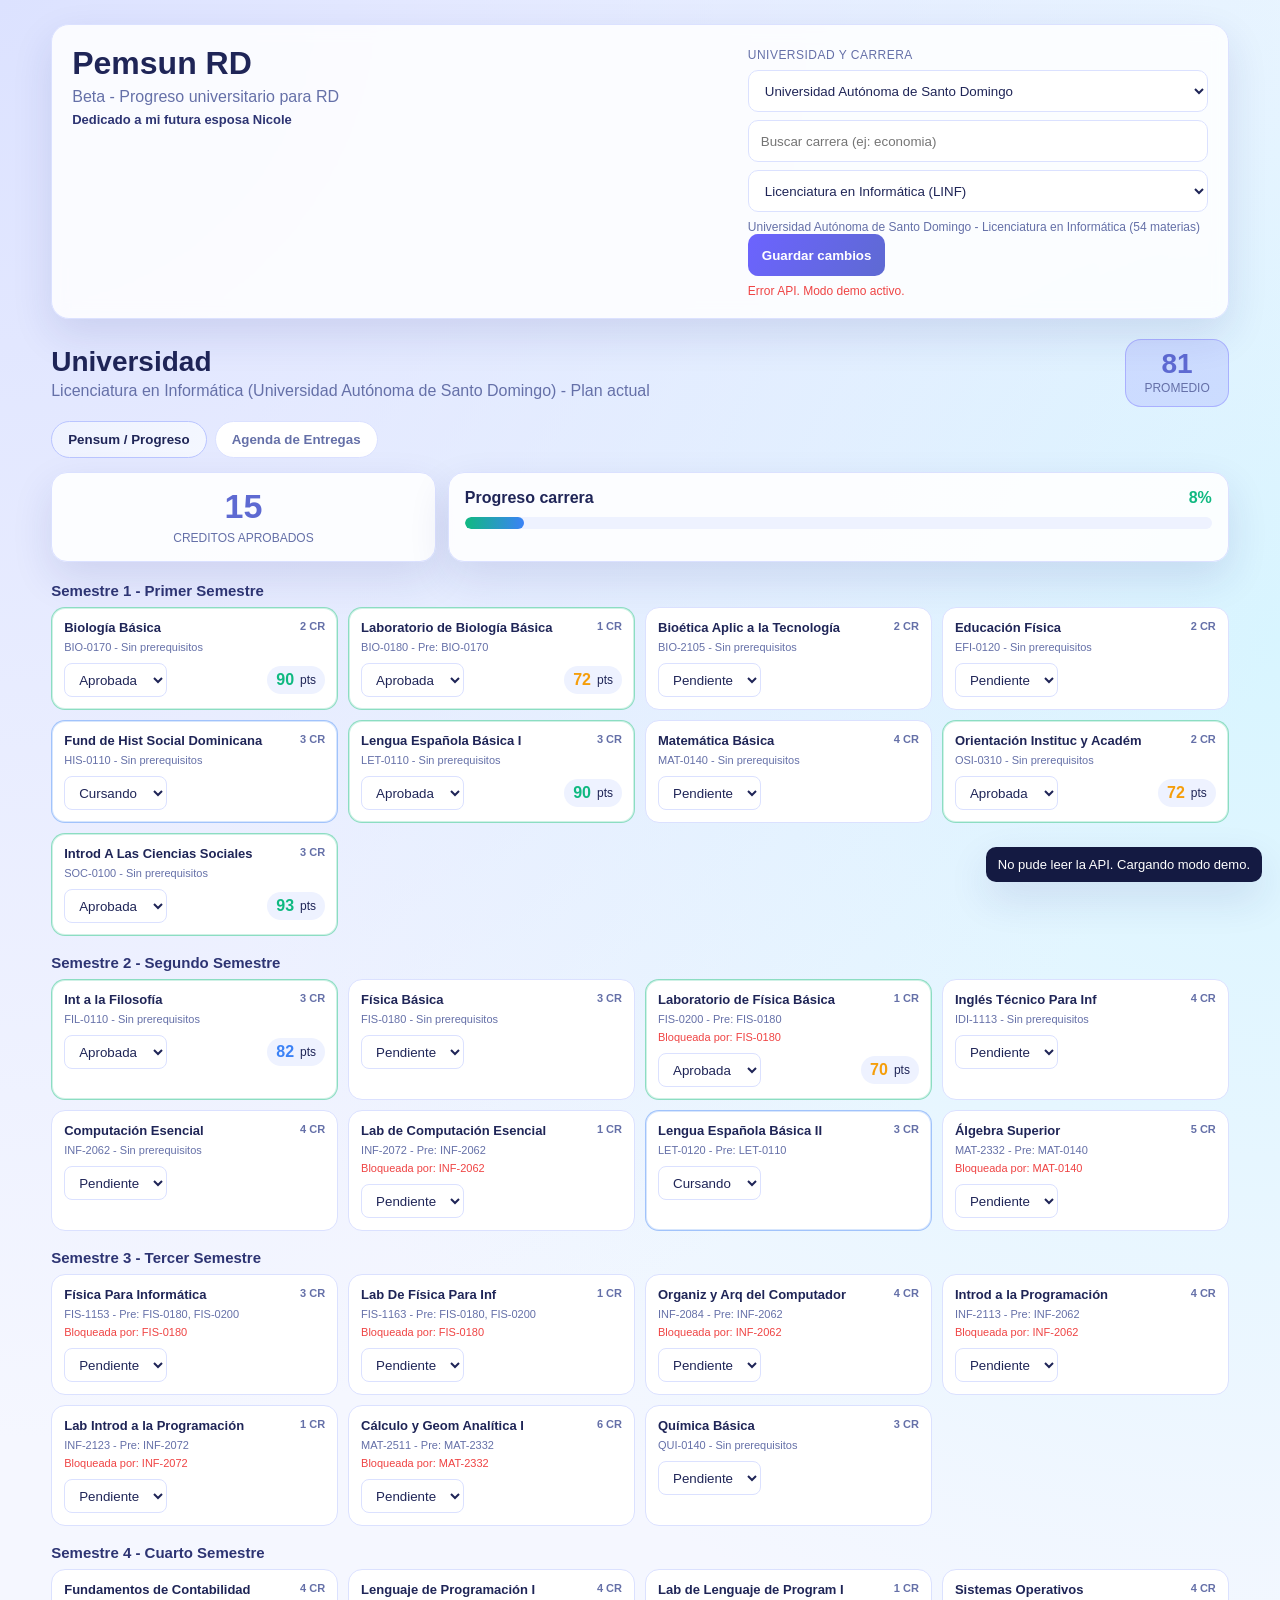
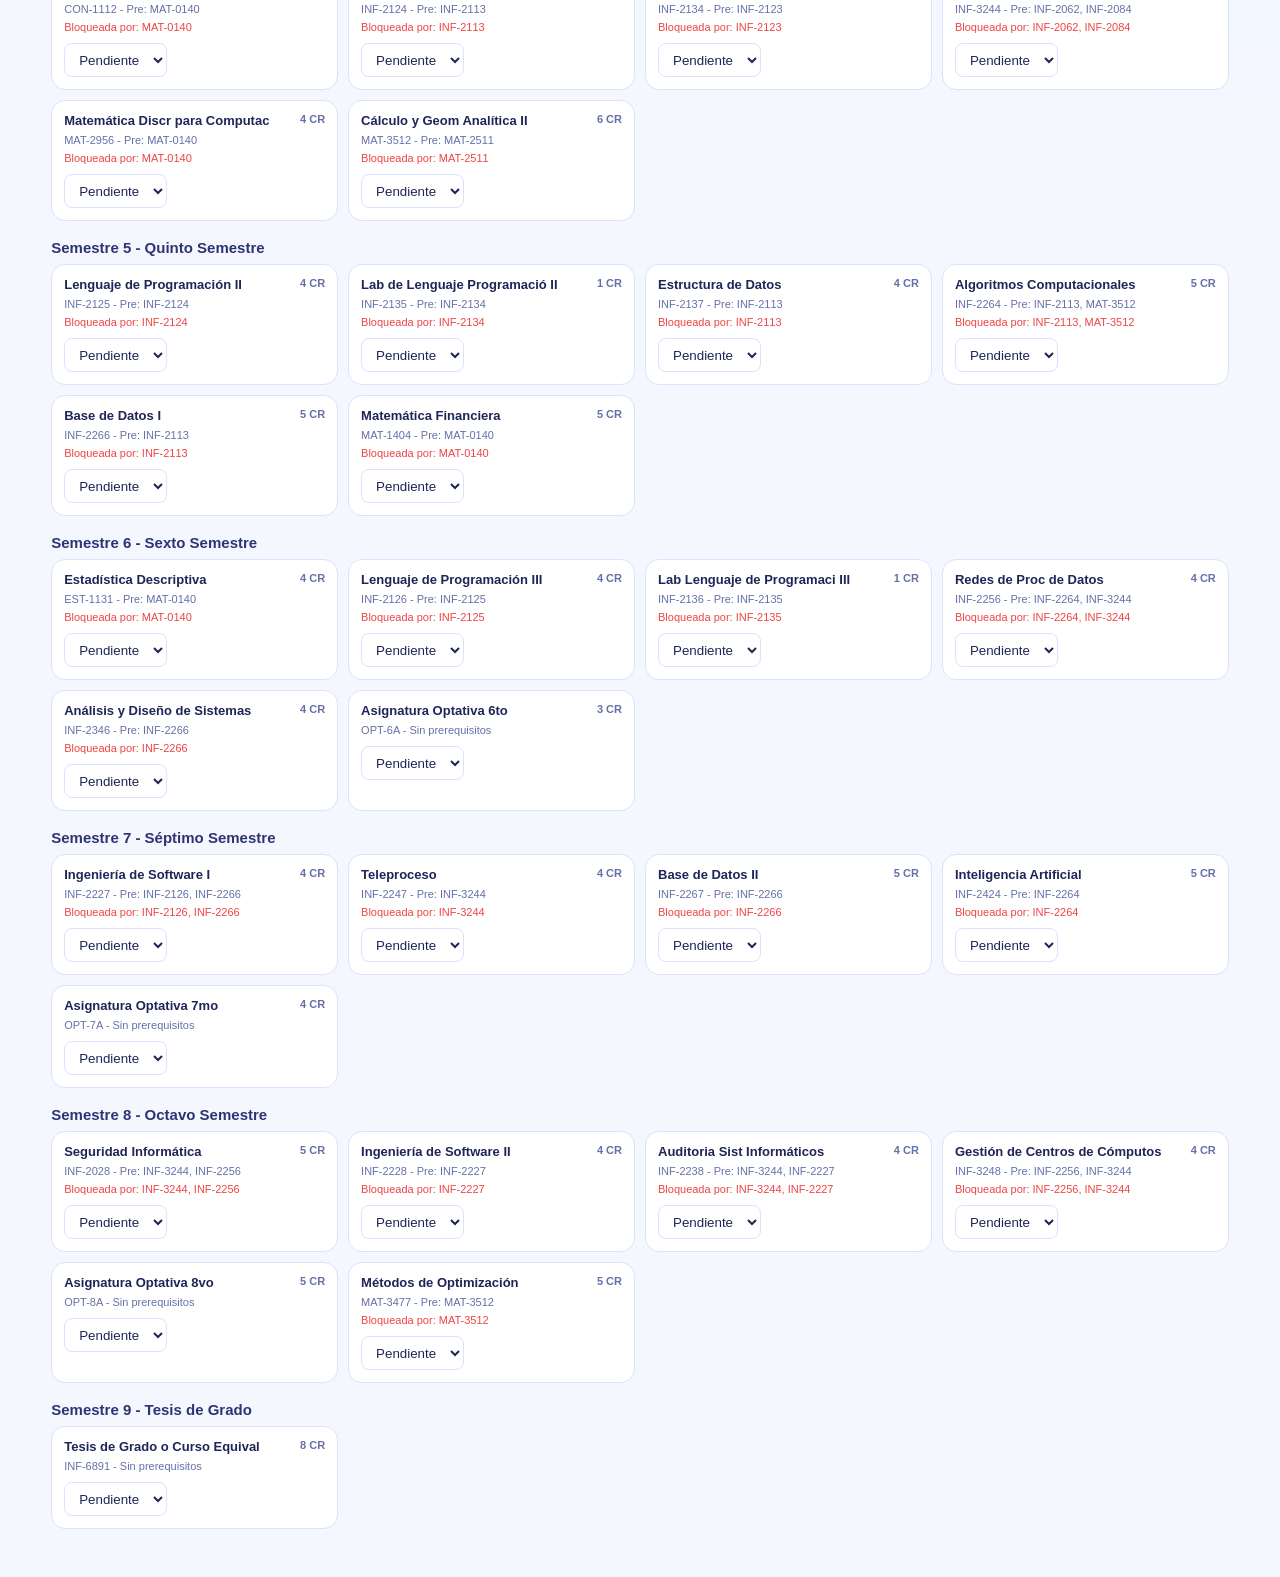
==== index.html @ a09cc276 "Beta inicial Pemsun RD" ====
<!doctype html>
<html lang="es">
<head>
  <meta charset="utf-8">
  <meta name="viewport" content="width=device-width, initial-scale=1">
  <title>Pemsun RD - Beta</title>
  <link rel="stylesheet" href="uni.css">
</head>
<body>
  <div class="app-shell">
    <header class="topbar">
      <div>
        <h1>Pemsun RD</h1>
        <p class="subtitle">Beta - Progreso universitario para RD</p>
        <p class="dedication">Dedicado a mi futura esposa Nicole</p>
      </div>
      <div class="topbar-actions">
        <label for="university-select" class="field-label">Universidad y carrera</label>
        <div class="stack">
          <select id="university-select" class="select"></select>
          <input id="career-search-input" class="input" type="text" placeholder="Buscar carrera (ej: economia)" maxlength="80">
          <select id="career-select" class="select"></select>
        </div>
        <div id="career-meta" class="sync-status">Selecciona universidad y carrera</div>
        <div class="row">
          <button id="save-state-btn" class="btn-primary" type="button">Guardar cambios</button>
        </div>
        <div id="sync-status" class="sync-status">Modo demo (sin API)</div>
      </div>
    </header>

    <section class="page" id="page-uni">
      <div class="page-header">
        <div>
          <h2 class="page-title">Universidad</h2>
          <p class="page-subtitle" id="career-subtitle">Carrera no seleccionada</p>
        </div>
        <div class="score-badge">
          <span class="score-number" id="uni-gpa-val">0</span>
          <span class="score-label">Promedio</span>
        </div>
      </div>

      <div class="uni-tabs" role="tablist" aria-label="Navegacion universidad">
        <button class="uni-tab active" data-tab="pensum" type="button">Pensum / Progreso</button>
        <button class="uni-tab" data-tab="agenda" type="button">Agenda de Entregas</button>
      </div>

      <div id="uni-tab-pensum" class="uni-tab-content active">
        <div class="bento-grid">
          <div class="bento-card span-4 center">
            <div class="big-number" id="uni-cr-approved">0</div>
            <div class="mini-label">Creditos aprobados</div>
          </div>
          <div class="bento-card span-8">
            <div class="progress-head">
              <span><strong>Progreso carrera</strong></span>
              <span id="uni-progress-pct" class="ok-text">0%</span>
            </div>
            <div class="progress-track">
              <div id="uni-progress-bar" class="progress-bar"></div>
            </div>
          </div>
        </div>

        <div id="uni-semesters-container"></div>
      </div>

      <div id="uni-tab-agenda" class="uni-tab-content">
        <div class="bento-grid">
          <div class="bento-card span-12">
            <div class="agenda-head">
              <h3>Entregas y parciales</h3>
              <button class="btn-primary" id="open-uni-agenda-modal" type="button">+ Nuevo evento</button>
            </div>
            <div id="uni-agenda-list" class="activity-list"></div>
          </div>
        </div>
      </div>
    </section>
  </div>

  <div id="uni-grade-modal" class="modal-backdrop hidden" aria-hidden="true">
    <div class="modal-card">
      <h3>Registrar nota</h3>
      <p id="uni-grade-modal-subject" class="modal-subject"></p>
      <div class="grade-box">
        <input id="uni-grade-slider" type="range" min="0" max="100" step="1" value="80">
        <div id="uni-grade-display" class="grade-display">80</div>
      </div>
      <p id="uni-grade-warning" class="warning hidden">Una materia se considera aprobada desde 70 puntos.</p>
      <div class="modal-actions">
        <button id="cancel-grade-btn" class="btn-secondary" type="button">Cancelar</button>
        <button id="confirm-grade-btn" class="btn-primary" type="button">Confirmar</button>
      </div>
    </div>
  </div>

  <div id="uni-agenda-modal" class="modal-backdrop hidden" aria-hidden="true">
    <div class="modal-card">
      <h3>Nuevo evento</h3>
      <div class="form-grid">
        <label>Titulo
          <input id="uni-agenda-title" class="input" type="text" maxlength="120" placeholder="Parcial 1" />
        </label>
        <label>Fecha
          <input id="uni-agenda-date" class="input" type="date" />
        </label>
        <label>Tipo
          <select id="uni-agenda-type" class="select">
            <option value="examen">Examen</option>
            <option value="entrega">Entrega</option>
            <option value="exposicion">Exposicion</option>
          </select>
        </label>
        <label>Materia
          <select id="uni-agenda-subject" class="select"></select>
        </label>
      </div>
      <div class="modal-actions">
        <button id="cancel-agenda-btn" class="btn-secondary" type="button">Cancelar</button>
        <button id="save-agenda-btn" class="btn-primary" type="button">Guardar</button>
      </div>
    </div>
  </div>

  <div id="toast-container" class="toast-container" aria-live="polite" aria-atomic="true"></div>

  <script src="university_data.js"></script>
  <script src="config.js"></script>
  <script src="uni.js"></script>
</body>
</html>
---- uni.css ----
:root {
  --bg: #f5f7ff;
  --card: #ffffff;
  --elevated: #eef2ff;
  --border: #dbe1ff;
  --text: #1f2557;
  --text-muted: #6570a8;
  --primary: #6c63ff;
  --primary-2: #5e6ad2;
  --ok: #10b981;
  --warn: #f59e0b;
  --danger: #ef4444;
  --shadow: 0 16px 40px rgba(32, 45, 130, 0.12);
}

* {
  box-sizing: border-box;
}

body {
  margin: 0;
  font-family: "Segoe UI", "Inter", sans-serif;
  color: var(--text);
  background:
    radial-gradient(circle at 0% 0%, #dce2ff 0, transparent 42%),
    radial-gradient(circle at 100% 20%, #d8f5ff 0, transparent 38%),
    var(--bg);
}

.app-shell {
  width: min(1200px, 92vw);
  margin: 24px auto 48px;
}

.topbar {
  display: flex;
  justify-content: space-between;
  gap: 16px;
  align-items: flex-start;
  background: rgba(255, 255, 255, 0.84);
  backdrop-filter: blur(8px);
  border: 1px solid var(--border);
  border-radius: 18px;
  padding: 20px;
  box-shadow: var(--shadow);
}

.topbar h1 {
  margin: 0;
  font-size: clamp(24px, 3vw, 32px);
  font-weight: 800;
}

.subtitle {
  margin: 6px 0 0;
  color: var(--text-muted);
}

.topbar-actions {
  min-width: min(100%, 460px);
}

.stack {
  display: grid;
  gap: 8px;
  margin-bottom: 8px;
}

.field-label {
  display: inline-block;
  margin-bottom: 8px;
  color: var(--text-muted);
  font-size: 12px;
  letter-spacing: 0.04em;
  text-transform: uppercase;
}

.row {
  display: flex;
  gap: 8px;
  flex-wrap: wrap;
}

.input,
.select {
  border: 1px solid var(--border);
  background: #fff;
  color: var(--text);
  border-radius: 10px;
  min-height: 42px;
  padding: 0 12px;
  outline: none;
  transition: border-color 0.2s, box-shadow 0.2s;
}

.input:focus,
.select:focus {
  border-color: var(--primary);
  box-shadow: 0 0 0 3px rgba(108, 99, 255, 0.14);
}

#student-id-input {
  flex: 1;
  min-width: 190px;
}

.sync-status {
  margin-top: 8px;
  font-size: 12px;
  color: var(--text-muted);
}

.btn-primary,
.btn-secondary {
  border: 0;
  min-height: 42px;
  border-radius: 10px;
  padding: 0 14px;
  font-weight: 700;
  cursor: pointer;
}

.btn-primary {
  background: linear-gradient(120deg, var(--primary), var(--primary-2));
  color: #fff;
}

.btn-secondary {
  background: var(--elevated);
  color: var(--text);
  border: 1px solid var(--border);
}

.page {
  margin-top: 20px;
}

.page-header {
  display: flex;
  justify-content: space-between;
  align-items: center;
  gap: 12px;
  margin-bottom: 14px;
}

.page-title {
  margin: 0;
  font-size: 28px;
  font-weight: 800;
}

.page-subtitle {
  margin: 4px 0 0;
  color: var(--text-muted);
}

.score-badge {
  background: rgba(108, 99, 255, 0.16);
  border: 1px solid rgba(108, 99, 255, 0.35);
  border-radius: 16px;
  padding: 10px 18px;
  text-align: center;
}

.score-number {
  display: block;
  font-size: 28px;
  font-weight: 800;
  color: #5e6ad2;
  line-height: 1;
}

.score-label {
  font-size: 12px;
  color: var(--text-muted);
  text-transform: uppercase;
}

.uni-tabs {
  display: flex;
  gap: 8px;
  margin-bottom: 14px;
}

.uni-tab {
  border: 1px solid var(--border);
  background: #fff;
  color: var(--text-muted);
  border-radius: 999px;
  padding: 10px 16px;
  font-weight: 700;
  cursor: pointer;
}

.uni-tab.active {
  background: linear-gradient(120deg, #eef2ff, #f4f7ff);
  color: var(--text);
  border-color: #bac5ff;
}

.uni-tab-content {
  display: none;
}

.uni-tab-content.active {
  display: block;
}

.bento-grid {
  display: grid;
  grid-template-columns: repeat(12, minmax(0, 1fr));
  gap: 12px;
  margin-bottom: 20px;
}

.bento-card {
  background: rgba(255, 255, 255, 0.9);
  border: 1px solid var(--border);
  border-radius: 16px;
  padding: 16px;
  box-shadow: var(--shadow);
}

.span-4 {
  grid-column: span 4;
}

.span-8 {
  grid-column: span 8;
}

.span-12 {
  grid-column: span 12;
}

.center {
  text-align: center;
}

.big-number {
  font-size: 34px;
  font-weight: 800;
  color: var(--primary-2);
  line-height: 1;
}

.mini-label {
  font-size: 12px;
  color: var(--text-muted);
  margin-top: 8px;
  text-transform: uppercase;
}

.progress-head {
  display: flex;
  justify-content: space-between;
  align-items: center;
  margin-bottom: 10px;
}

.ok-text {
  color: var(--ok);
  font-weight: 800;
}

.progress-track {
  width: 100%;
  height: 12px;
  background: var(--elevated);
  border-radius: 999px;
  overflow: hidden;
}

.progress-bar {
  height: 100%;
  width: 0;
  border-radius: 999px;
  transition: width 0.4s ease;
  background: linear-gradient(90deg, var(--ok), #3b82f6);
}

.uni-semester-block {
  margin-bottom: 18px;
}

.uni-semester-title {
  margin: 0 0 8px;
  font-size: 15px;
  font-weight: 800;
  color: #2d3473;
}

.uni-subjects-grid {
  display: grid;
  grid-template-columns: repeat(auto-fill, minmax(250px, 1fr));
  gap: 10px;
}

.uni-subject-card {
  background: #fff;
  border-radius: 14px;
  border: 1px solid var(--border);
  padding: 12px;
}

.uni-subject-card.state-passed {
  border-color: rgba(16, 185, 129, 0.48);
  box-shadow: inset 0 0 0 1px rgba(16, 185, 129, 0.2);
}

.uni-subject-card.state-current {
  border-color: rgba(59, 130, 246, 0.48);
  box-shadow: inset 0 0 0 1px rgba(59, 130, 246, 0.2);
}

.uni-subject-card.state-pending {
  border-color: var(--border);
}

.uni-subject-header {
  display: flex;
  justify-content: space-between;
  gap: 8px;
}

.uni-subject-name {
  font-size: 13px;
  font-weight: 700;
}

.uni-subject-cr {
  color: var(--text-muted);
  font-size: 11px;
  font-weight: 700;
}

.uni-subject-meta {
  margin-top: 6px;
  font-size: 11px;
  color: var(--text-muted);
}

.uni-subject-actions {
  margin-top: 10px;
  display: flex;
  justify-content: space-between;
  align-items: center;
  gap: 10px;
}

.uni-select-state {
  min-height: 34px;
  border-radius: 8px;
  border: 1px solid var(--border);
  padding: 0 10px;
  color: var(--text);
  background: #fff;
}

.grade-pill {
  display: inline-flex;
  align-items: center;
  gap: 6px;
  font-size: 12px;
  border-radius: 999px;
  padding: 5px 9px;
  background: var(--elevated);
}

.grade-value {
  font-size: 16px;
  font-weight: 800;
}

.agenda-head {
  display: flex;
  justify-content: space-between;
  align-items: center;
  gap: 10px;
  margin-bottom: 10px;
}

.agenda-head h3 {
  margin: 0;
}

.activity-list {
  display: grid;
  gap: 10px;
}

.activity-item {
  border: 1px solid var(--border);
  border-radius: 12px;
  background: #fff;
  padding: 12px;
  display: flex;
  justify-content: space-between;
  align-items: center;
  gap: 10px;
}

.activity-meta {
  display: flex;
  align-items: center;
  gap: 10px;
}

.activity-title {
  font-weight: 700;
  font-size: 14px;
}

.activity-subject {
  color: var(--text-muted);
  font-size: 12px;
}

.activity-badge {
  border-radius: 8px;
  padding: 5px 8px;
  font-size: 12px;
  font-weight: 800;
  background: var(--elevated);
}

.empty-state {
  border: 1px dashed var(--border);
  border-radius: 12px;
  background: rgba(255, 255, 255, 0.76);
  padding: 16px;
  text-align: center;
  color: var(--text-muted);
}

.icon-btn {
  border: 1px solid var(--border);
  background: #fff;
  border-radius: 8px;
  min-height: 34px;
  min-width: 34px;
  cursor: pointer;
}

.modal-backdrop {
  position: fixed;
  inset: 0;
  background: rgba(16, 22, 54, 0.5);
  display: flex;
  align-items: center;
  justify-content: center;
  z-index: 1000;
}

.hidden {
  display: none !important;
}

.modal-card {
  width: min(520px, 92vw);
  border-radius: 16px;
  border: 1px solid var(--border);
  background: #fff;
  box-shadow: var(--shadow);
  padding: 18px;
}

.modal-card h3 {
  margin-top: 0;
}

.modal-subject {
  color: var(--text-muted);
  margin-bottom: 12px;
}

.grade-box {
  display: grid;
  gap: 8px;
}

.grade-display {
  font-size: 36px;
  font-weight: 800;
  color: #3b82f6;
  text-align: center;
}

.warning {
  margin: 8px 0 0;
  color: var(--danger);
  font-size: 13px;
}

.form-grid {
  display: grid;
  grid-template-columns: repeat(2, minmax(0, 1fr));
  gap: 10px;
}

.form-grid label {
  display: grid;
  gap: 6px;
  font-size: 13px;
  font-weight: 700;
}

.modal-actions {
  margin-top: 14px;
  display: flex;
  justify-content: flex-end;
  gap: 8px;
}

.toast-container {
  position: fixed;
  right: 18px;
  bottom: 18px;
  display: grid;
  gap: 8px;
  z-index: 1200;
}

.toast {
  background: #141a42;
  color: #fff;
  border-radius: 10px;
  padding: 10px 12px;
  min-width: 220px;
  box-shadow: var(--shadow);
  font-size: 13px;
}

@media (max-width: 960px) {
  .topbar {
    flex-direction: column;
  }

  .span-4,
  .span-8,
  .span-12 {
    grid-column: span 12;
  }
}

@media (max-width: 640px) {
  .app-shell {
    width: 94vw;
    margin-top: 14px;
  }

  .form-grid {
    grid-template-columns: 1fr;
  }

  .page-header {
    flex-direction: column;
    align-items: flex-start;
  }

  .uni-tabs {
    flex-wrap: wrap;
  }

  .activity-item {
    flex-direction: column;
    align-items: flex-start;
  }
}
.dedication {
  margin: 6px 0 0;
  color: #2d3473;
  font-weight: 700;
  font-size: 13px;
}
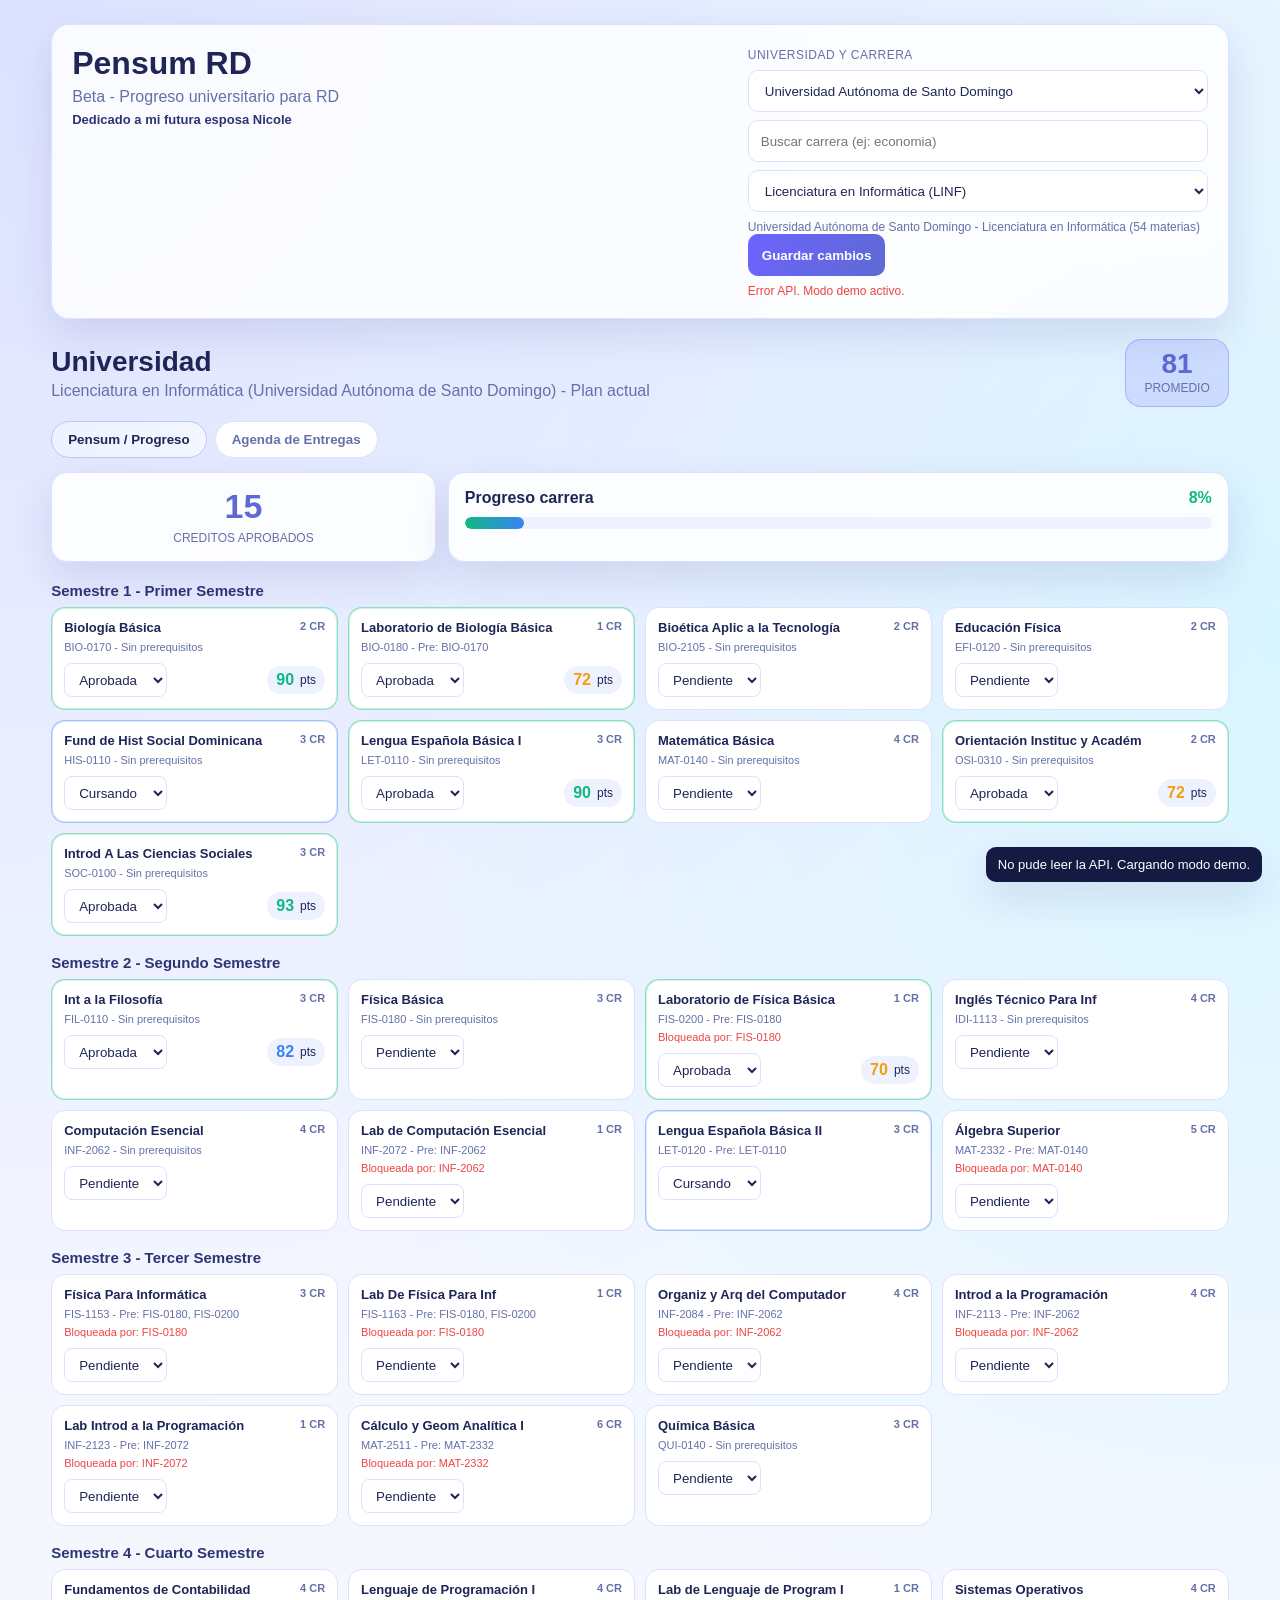
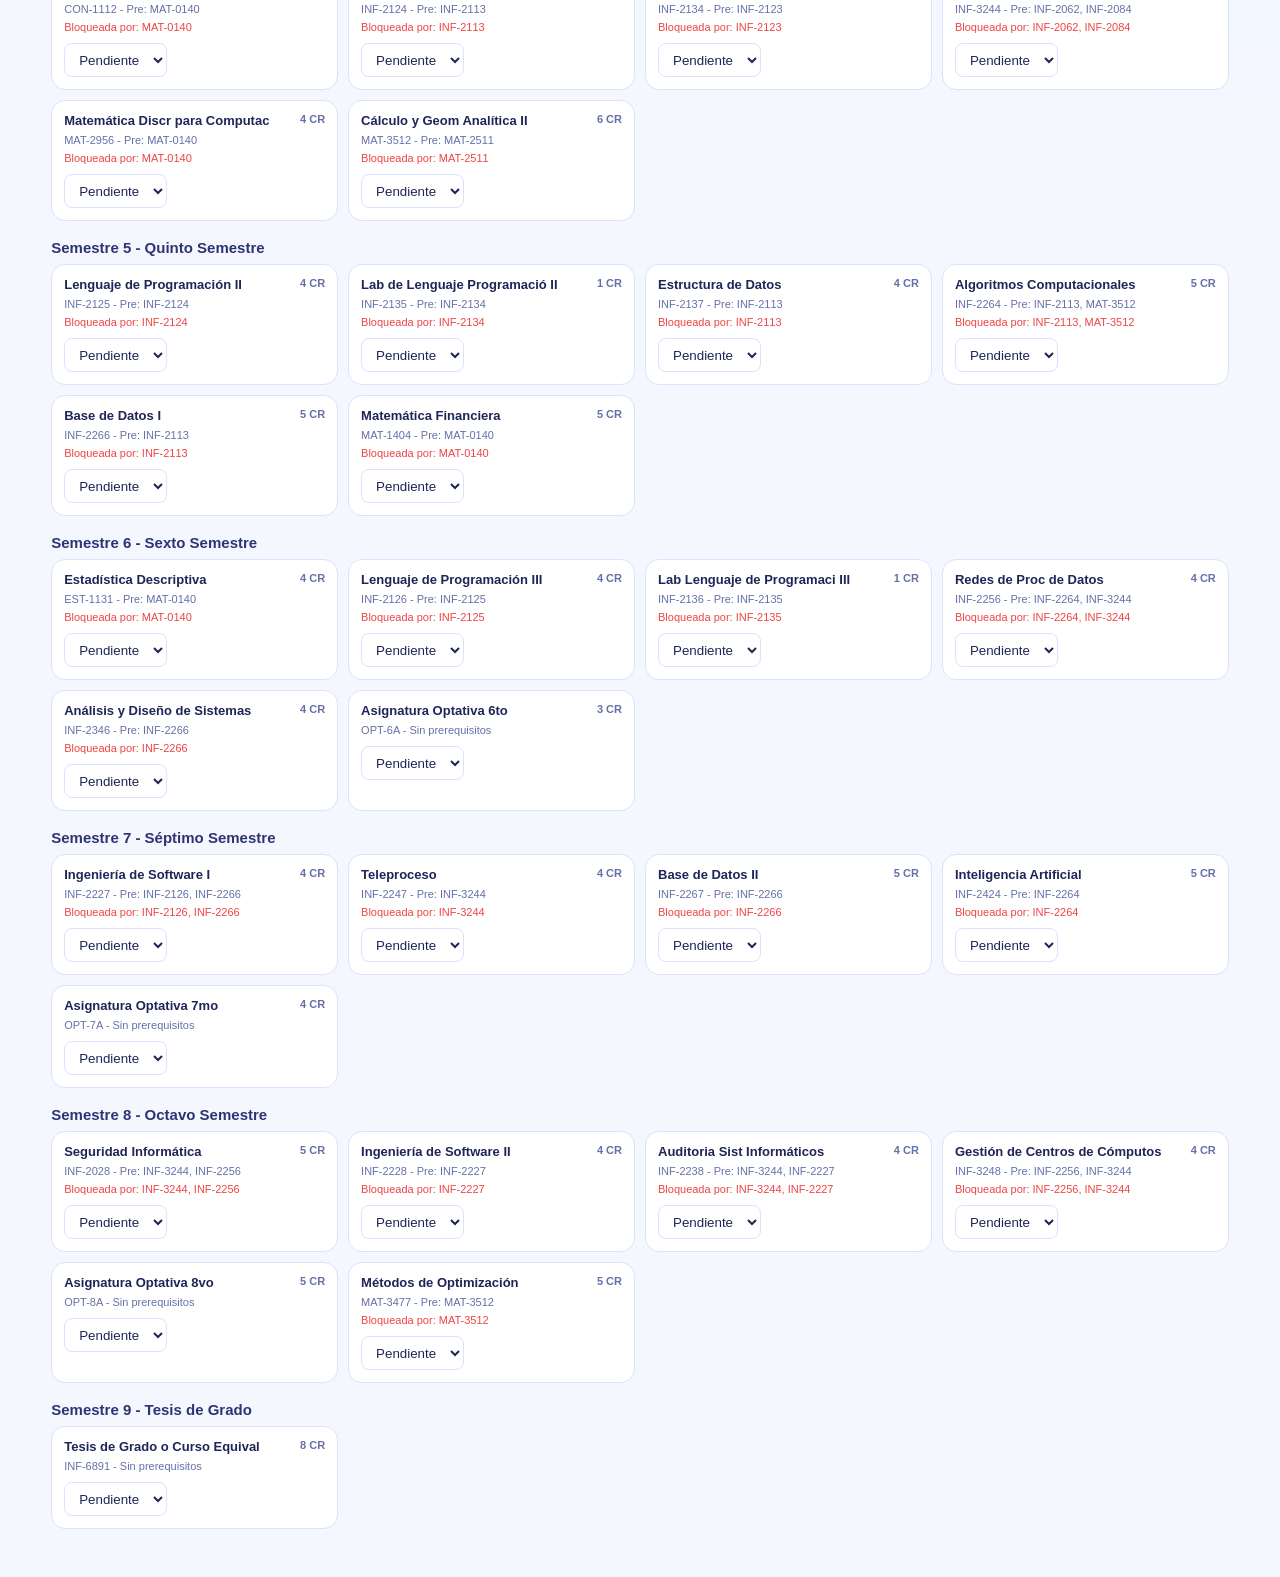
==== commit 547a1e90: "Corrige branding Pensum y compatibilidad de config" ====
--- a/index.html
+++ b/index.html
@@ -3,14 +3,14 @@
 <head>
   <meta charset="utf-8">
   <meta name="viewport" content="width=device-width, initial-scale=1">
-  <title>Pemsun RD - Beta</title>
+  <title>Pensum RD - Beta</title>
   <link rel="stylesheet" href="uni.css">
 </head>
 <body>
   <div class="app-shell">
     <header class="topbar">
       <div>
-        <h1>Pemsun RD</h1>
+        <h1>Pensum RD</h1>
         <p class="subtitle">Beta - Progreso universitario para RD</p>
         <p class="dedication">Dedicado a mi futura esposa Nicole</p>
       </div>
